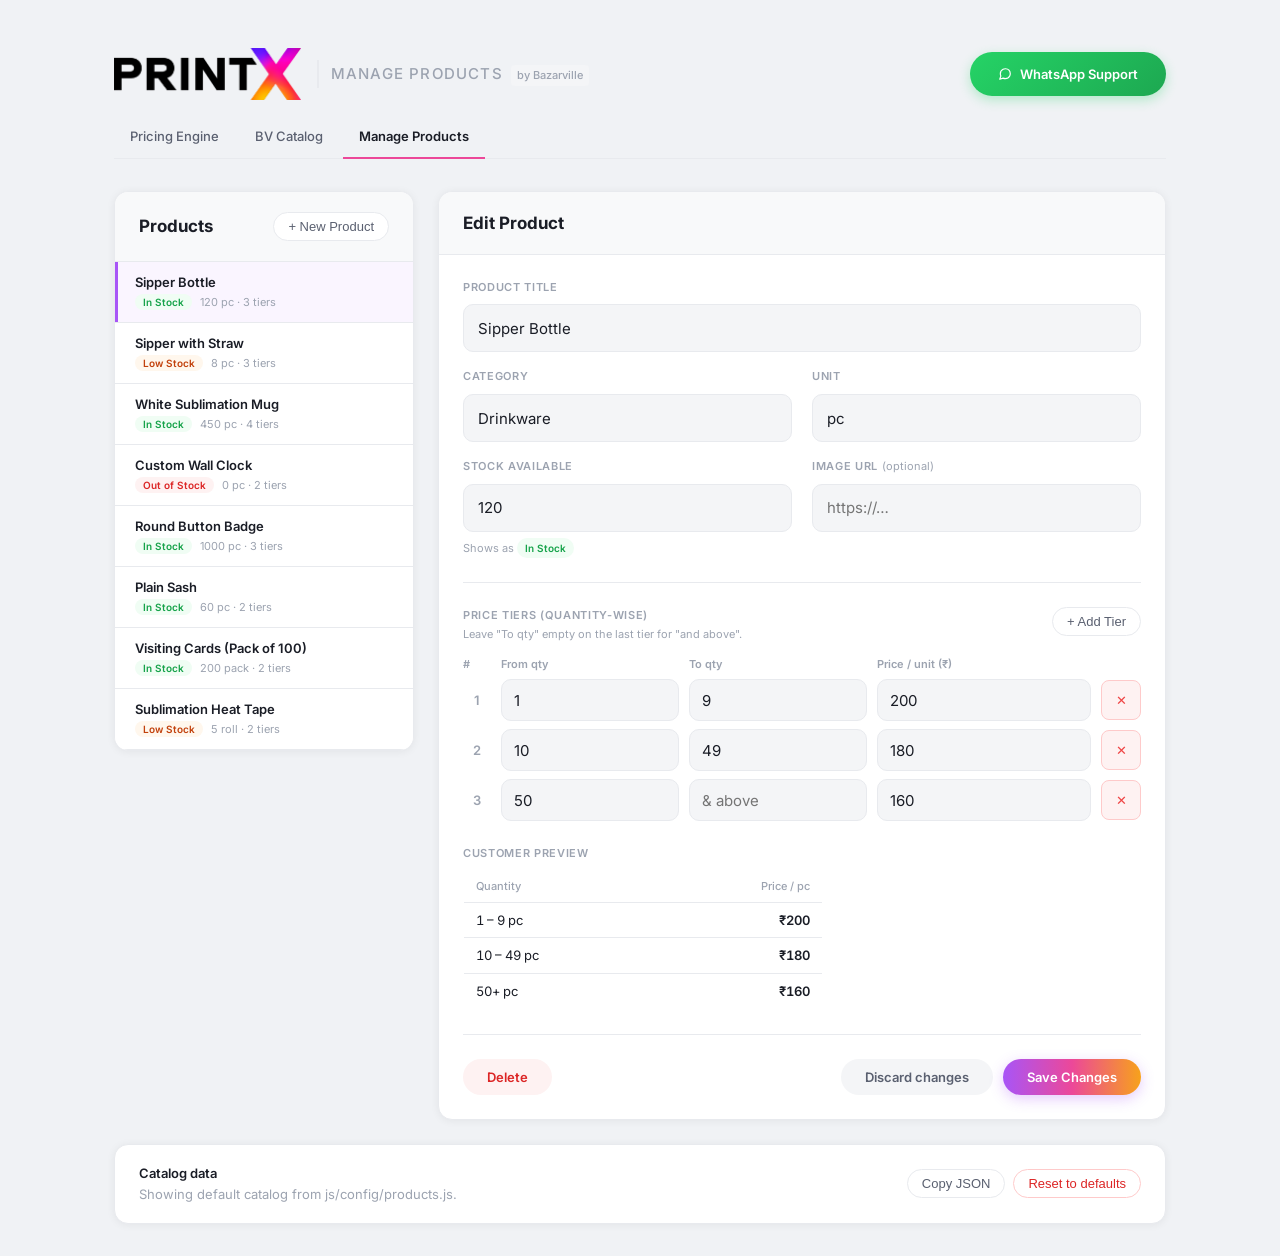
==== catalog-admin.html @ f5bc0070 "feat(bv-web): add BV Catalog + Manage Products pages Resolves BV Web tickets: - (IN STOCK) should be" ====
<!DOCTYPE html>
<html lang="en">

<head>
  <meta charset="UTF-8" />
  <meta name="viewport" content="width=device-width, initial-scale=1.0" />
  <meta name="description" content="Bazarville — manage catalog products, stock and quantity-wise price tiers." />
  <title>Bazarville - Manage Products</title>

  <!-- Favicon -->
  <link rel="icon" type="image/svg+xml" href="assets/images/favicon.svg" />

  <!-- CSS Design System -->
  <link rel="stylesheet" href="css/variables.css" />
  <link rel="stylesheet" href="css/base.css" />
  <link rel="stylesheet" href="css/layout.css" />
  <link rel="stylesheet" href="css/components.css" />
  <link rel="stylesheet" href="css/catalog.css" />

  <!-- Page Entry -->
  <script type="module" src="js/catalog/adminPage.js"></script>
</head>

<body>
  <div class="app-wrapper">
    <!-- Global Header -->
    <header class="app-header" id="app-header" data-page="manage"></header>

    <main id="admin-root"></main>
  </div>
</body>

</html>
---- css/variables.css ----
/* ========================================
   Design Tokens — PrintX Reference Match
   ======================================== */

:root {
  /* Colors */
  --bg-primary: #f0f2f5;
  --bg-secondary: #ffffff;
  --bg-card: #ffffff;
  --bg-card-hover: #fafbfc;
  --bg-input: #f4f5f7;

  --border-color: #e8eaee;
  --border-active: #d0d4dc;

  --text-primary: #1a1d26;
  --text-secondary: #5a6070;
  --text-muted: #9ca3b0;

  /* PrintX logo gradient: purple → pink → orange */
  --gradient-primary: linear-gradient(to right, #a855f7 0%, #ec4899 50%, #f7a21b 100%);
  --gradient-primary-hover: linear-gradient(to right, #9333ea 0%, #db2777 50%, #ea580c 100%);
  --gradient-btn-shadow: 0 4px 14px rgba(168, 85, 247, 0.3);

  --accent-orange: #f7a21b;
  --accent-pink: #ec4899;
  --accent-purple: #a855f7;

  --success: #16a34a;
  --success-light: #22c55e;
  --warning: #f97316;
  --warning-bg: #fff7ed;
  --danger: #dc2626;

  --whatsapp: #25d366;

  /* Typography */
  --font-family: 'Inter', -apple-system, BlinkMacSystemFont, 'Segoe UI', sans-serif;
  --font-mono: 'SF Mono', 'Consolas', monospace;

  --fs-xs: 0.6875rem;
  --fs-sm: 0.8125rem;
  --fs-base: 0.9375rem;
  --fs-lg: 1.0625rem;
  --fs-xl: 1.25rem;
  --fs-2xl: 1.625rem;
  --fs-3xl: 2rem;

  --fw-normal: 400;
  --fw-medium: 500;
  --fw-semibold: 600;
  --fw-bold: 700;

  /* Spacing */
  --space-xs: 0.25rem;
  --space-sm: 0.5rem;
  --space-md: 0.75rem;
  --space-lg: 1rem;
  --space-xl: 1.5rem;
  --space-2xl: 2rem;
  --space-3xl: 3rem;

  /* Radius */
  --radius-sm: 6px;
  --radius-md: 10px;
  --radius-lg: 14px;
  --radius-xl: 20px;
  --radius-pill: 999px;

  /* Shadows */
  --shadow-sm: 0 1px 3px rgba(0, 0, 0, 0.04);
  --shadow-card: 0 1px 8px rgba(0, 0, 0, 0.06);
  --shadow-lg: 0 8px 30px rgba(0, 0, 0, 0.08);

  /* Transitions */
  --transition-fast: 150ms ease;
  --transition-base: 200ms ease;
}
---- css/base.css ----
/* ========================================
   Base Styles — Reset, body, typography
   ======================================== */

@import url('https://fonts.googleapis.com/css2?family=Inter:wght@400;500;600;700&display=swap');

*, *::before, *::after {
  margin: 0;
  padding: 0;
  box-sizing: border-box;
}

html {
  font-size: 16px;
  -webkit-font-smoothing: antialiased;
  -moz-osx-font-smoothing: grayscale;
  overflow-x: hidden;
  width: 100%;
}

body {
  font-family: var(--font-family);
  font-size: var(--fs-base);
  font-weight: var(--fw-normal);
  color: var(--text-primary);
  background: var(--bg-primary);
  line-height: 1.6;
  min-height: 100vh;
  overflow-x: hidden;
  width: 100%;
  max-width: 100vw;
}

a {
  color: var(--accent-primary);
  text-decoration: none;
  transition: color var(--transition-fast);
}

a:hover {
  color: var(--accent-secondary);
}

h1, h2, h3, h4 {
  font-weight: var(--fw-semibold);
  line-height: 1.3;
  color: var(--text-primary);
}

::selection {
  background: var(--accent-purple);
  color: #fff;
}

input:focus, textarea:focus, button:focus-visible {
  outline: 2px solid var(--accent-primary);
  outline-offset: 1px;
}

.text-muted {
  color: var(--text-muted);
  font-size: var(--fs-sm);
}
---- css/layout.css ----
/* ========================================
   Layout — PrintX Reference Match
   ======================================== */

.app-wrapper {
  max-width: 1100px;
  margin: 0 auto;
  padding: var(--space-2xl) var(--space-xl);
}

.app-header {
  margin-bottom: var(--space-2xl);
  border-bottom: 1px solid var(--border-color);
}

.app-grid {
  display: grid;
  grid-template-columns: 1fr 1fr;
  gap: var(--space-xl);
  align-items: start;
}

.app-col {
  display: flex;
  flex-direction: column;
  gap: var(--space-xl);
}

/* Header — NO card border, open layout like reference */
.header-inner {
  display: flex;
  align-items: center;
  justify-content: space-between;
  padding: var(--space-lg) 0;
}

.header-brand {
  display: flex;
  align-items: center;
  gap: var(--space-lg);
}

.header-logo {
  height: 52px;
  width: auto;
  object-fit: contain;
}

.header-logo-placeholder {
  width: 52px;
  height: 52px;
  display: flex;
  align-items: center;
  justify-content: center;
  font-size: 2rem;
  background: var(--bg-input);
  border-radius: var(--radius-md);
  border: 1px dashed var(--border-color);
}

.header-text {
  display: flex;
  align-items: center;
  gap: var(--space-md);
}

.header-title {
  font-size: var(--fs-2xl);
  font-weight: 900;
  color: var(--text-primary);
  line-height: 1;
  letter-spacing: -0.02em;
}

.header-separator {
  width: 2px;
  height: 28px;
  background: var(--border-color);
}

.header-subtitle {
  font-size: var(--fs-base);
  color: var(--text-muted);
  font-weight: var(--fw-medium);
  letter-spacing: 0.08em;
}

.header-actions {
  display: flex;
  flex-direction: column;
  align-items: flex-end;
  gap: 4px;
}

.header-phone {
  font-size: var(--fs-xs);
  color: var(--text-muted);
  font-weight: var(--fw-medium);
}

/* Page navigation tabs */
.app-nav {
  display: flex;
  gap: var(--space-xs);
  margin-bottom: -1px;
  overflow-x: auto;
  scrollbar-width: none;
}

.app-nav::-webkit-scrollbar { display: none; }

.app-nav-link {
  padding: 10px 16px;
  font-size: var(--fs-sm);
  font-weight: var(--fw-medium);
  color: var(--text-secondary);
  border-bottom: 2px solid transparent;
  white-space: nowrap;
  transition: color var(--transition-fast), border-color var(--transition-fast);
}

.app-nav-link:hover {
  color: var(--text-primary);
}

.app-nav-link.active {
  color: var(--text-primary);
  font-weight: var(--fw-semibold);
  border-bottom-color: var(--accent-pink);
}

/* Responsive */
@media (max-width: 768px) {
  .app-wrapper { 
    padding: 12px 16px;
    width: 100%;
    max-width: 100%;
    margin: 0 auto;
    box-sizing: border-box;
  }
  .app-grid { 
    display: flex;
    flex-direction: column;
    gap: 16px;
  }
  .app-col {
    gap: 16px;
    width: 100%;
  }
  .header-inner {
    flex-direction: column;
    align-items: center;
    gap: 8px; /* Reduced from 12px */
    text-align: center;
    width: 100%;
  }
  .header-brand { 
    flex-direction: column;
    align-items: center;
    justify-content: center;
    width: 100%;
  }
  .header-text { 
    flex-direction: column; 
    gap: var(--space-xs); 
  }
  .header-separator { display: none; }
  .app-nav {
    justify-content: center;
    margin-top: 8px;
  }
  .app-nav-link {
    padding: 10px 12px;
  }
  .header-actions { 
    width: 100%; 
    display: flex;
    margin-top: 12px;
  }
  .header-actions > div {
    display: flex;
    align-items: center;
    justify-content: space-between;
    gap: 12px;
    width: 100%;
  }
  .header-actions .btn {
    height: 44px;
    min-height: 44px;
    font-size: 14px;
    border-radius: 10px;
    width: auto;
  }
  .header-actions .btn-admin-toggle {
    width: 44px;
    padding: 0;
    display: flex;
    align-items: center;
    justify-content: center;
    flex-shrink: 0;
  }
  .header-actions .btn-whatsapp {
    flex: 1;
    max-width: none;
    justify-content: center;
    display: flex;
    align-items: center;
    gap: 8px;
  }
}
---- css/components.css ----
/* ========================================
   Components — PrintX Reference Match
   ======================================== */

/* Cards */
.card {
  background: var(--bg-card);
  border: 1px solid var(--border-color);
  border-radius: var(--radius-lg);
  padding: 0;
  box-shadow: var(--shadow-card);
  overflow: hidden;
}

.card-header {
  padding: 20px 24px;
  background: #f8f9fa;
  border-bottom: 1px solid var(--border-color);
  display: flex;
  align-items: center;
}

.card-body {
  padding: 24px;
}

.card-title {
  font-size: var(--fs-lg);
  font-weight: var(--fw-bold);
  color: var(--text-primary);
  display: flex;
  align-items: center;
  gap: var(--space-sm);
  margin: 0; /* Handled by header padding */
}

/* Field labels — uppercase, small, muted */
.field-group {
  margin-bottom: var(--space-xl);
}

.field-label {
  display: block;
  font-size: var(--fs-xs);
  font-weight: var(--fw-semibold);
  color: var(--text-muted);
  text-transform: uppercase;
  letter-spacing: 0.06em;
  margin-bottom: 8px;
}

/* Inputs — simple grey */
.input-field {
  width: 100%;
  height: 48px;
  padding: 12px 14px;
  background: var(--bg-input);
  border: 1px solid var(--border-color);
  border-radius: var(--radius-md);
  color: var(--text-primary);
  font-family: var(--font-family);
  font-size: var(--fs-base);
  transition: border-color var(--transition-fast);
}

.input-field:focus {
  border-color: var(--accent-pink);
  background: #fff;
  outline: none;
  box-shadow: 0 0 0 3px rgba(236, 72, 153, 0.08);
}

.input-field:disabled {
  opacity: 0.6;
  cursor: not-allowed;
  background: var(--bg-primary);
}

.input-fixed {
  color: var(--text-secondary);
  font-weight: var(--fw-medium);
}

/* Custom Select Dropdown Arrow */
select.input-field {
  -webkit-appearance: none;
  -moz-appearance: none;
  appearance: none;
  background-image: url("data:image/svg+xml;charset=UTF-8,%3csvg xmlns='http://www.w3.org/2000/svg' viewBox='0 0 24 24' fill='none' stroke='%236b7280' stroke-width='2' stroke-linecap='round' stroke-linejoin='round'%3e%3cpolyline points='6 9 12 15 18 9'%3e%3c/polyline%3e%3c/svg%3e");
  background-repeat: no-repeat;
  background-position: right 14px center;
  background-size: 16px;
  padding-right: 40px; /* Space for the custom arrow */
}

/* Custom Number Spinner UI */
.number-input-group {
  display: flex;
  align-items: stretch;
  height: 48px;
  background: var(--bg-input);
  border: 1px solid var(--border-color);
  border-radius: var(--radius-md);
  overflow: hidden;
  transition: border-color var(--transition-fast);
}

.number-input-group:focus-within {
  border-color: var(--accent-pink);
  box-shadow: 0 0 0 3px rgba(236, 72, 153, 0.08);
}

.number-input-group .input-field {
  border: none;
  border-radius: 0;
  text-align: center;
  padding: 0 var(--space-xs);
  height: 100%;
}

.number-input-group .input-field:focus {
  box-shadow: none;
}

.btn-spin {
  display: flex;
  align-items: center;
  justify-content: center;
  width: 44px;
  background: var(--bg-input);
  border: none;
  color: var(--text-secondary);
  font-size: 18px;
  font-weight: 500;
  cursor: pointer;
  user-select: none;
  transition: background var(--transition-fast);
}

.btn-spin:hover {
  background: #e5e7eb;
  color: var(--text-primary);
}

.btn-spin:active {
  background: #d1d5db;
}

/* Hide native number spin arrows */
input[type="number"]::-webkit-inner-spin-button,
input[type="number"]::-webkit-outer-spin-button {
  -webkit-appearance: none;
  margin: 0;
}
input[type="number"] {
  -moz-appearance: textfield; /* Firefox */
}


/* Selected Format Badge */
.format-badge {
  background: #fdf2f8;
  border: 1px solid #fce7f3;
  border-radius: var(--radius-md);
  padding: 0 var(--space-lg);
  display: flex;
  flex-direction: column;
  justify-content: center;
  height: 48px;
  box-sizing: border-box;
}

.format-badge-name {
  color: #9d174d;
  font-weight: var(--fw-bold);
  font-size: 14px;
  line-height: 1.2;
}

.format-badge-dims {
  color: #be185d;
  font-size: 11px;
  margin-top: 2px;
  line-height: 1.1;
}

.input-row {
  display: grid;
  grid-template-columns: 1fr 1fr;
  gap: var(--space-lg);
}

.input-col {
  display: flex;
  flex-direction: column;
}

/* ========================================
   Buttons — Gradient pills (PrintX style)
   ======================================== */

.btn {
  display: inline-flex;
  align-items: center;
  justify-content: center;
  gap: var(--space-sm);
  padding: 10px 24px;
  font-family: var(--font-family);
  font-size: var(--fs-sm);
  font-weight: var(--fw-semibold);
  border: none;
  border-radius: var(--radius-pill);
  background: var(--bg-input);
  color: var(--text-secondary);
  cursor: pointer;
  transition: all var(--transition-fast);
  user-select: none;
}

.btn:hover {
  background: #e5e7eb;
  color: var(--text-primary);
}

.btn-group {
  display: flex;
  gap: var(--space-sm);
  flex-wrap: wrap;
}

/* Toggle buttons — inactive: grey pill, active: gradient */
.btn-select {
  padding: 11px 21px; /* adjusted to compensate for removed border */
  border-radius: var(--radius-sm);
  background: var(--bg-input);
  border: none;
  color: var(--text-secondary);
  font-weight: var(--fw-medium);
  flex: 1; /* Stretch to fill space evenly */
}

.btn-select.active {
  background: var(--gradient-primary);
  color: #fff;
  font-weight: var(--fw-semibold);
  box-shadow: 0 2px 8px rgba(168, 85, 247, 0.2);
}

.btn-select.active:hover {
  background: var(--gradient-primary-hover);
  color: #fff;
}

.btn-select:not(.active):hover {
  background: #e5e7eb;
}

/* Specific button for adding conversions to prevent mobile overrides */
.btn-add-conversion {
  padding: 6px 14px;
  font-size: 13px;
  font-weight: 500;
  border-radius: var(--radius-pill);
  background: #fff;
  border: 1px solid var(--border-color);
  color: var(--text-secondary);
  cursor: pointer;
  transition: all var(--transition-fast);
  white-space: nowrap;
}

.btn-add-conversion:hover {
  background: #f3f4f6;
  color: var(--text-primary);
  border-color: var(--border-active);
}

/* Primary (gradient) */
.btn-primary {
  background: var(--gradient-primary);
  color: #fff;
  font-weight: var(--fw-semibold);
  box-shadow: var(--gradient-btn-shadow);
  border: none;
}

.btn-primary:hover {
  background: var(--gradient-primary-hover);
  color: #fff;
}

.btn-success {
  background: var(--success) !important;
  color: #fff !important;
  box-shadow: 0 4px 12px rgba(22, 163, 74, 0.3) !important;
}

/* WhatsApp — green brand color */
.btn-whatsapp {
  background: linear-gradient(135deg, #25D366, #1da851);
  border: none;
  color: #fff;
  font-weight: var(--fw-semibold);
  padding: 12px 28px;
  border-radius: var(--radius-pill);
  font-size: var(--fs-sm);
  box-shadow: 0 4px 12px rgba(37, 211, 102, 0.3);
}

.btn-whatsapp:hover {
  background: linear-gradient(135deg, #1da851, #128c7e);
  color: #fff;
}

/* Chips */
.chip-group {
  display: flex;
  gap: var(--space-sm);
}

.chip {
  padding: 5px 14px;
  font-family: var(--font-family);
  font-size: var(--fs-xs);
  font-weight: var(--fw-medium);
  border: 1px solid var(--border-color);
  border-radius: var(--radius-pill);
  background: #fff;
  color: var(--text-muted);
  cursor: pointer;
  transition: all var(--transition-fast);
}

.chip:hover {
  border-color: var(--border-active);
}

.chip.active {
  background: var(--gradient-primary);
  border-color: transparent;
  color: #fff;
}

/* ========================================
   Partner cards
   ======================================== */

.partner-card {
  padding: 12px 16px;
  background: var(--bg-input);
  border: 1px solid var(--border-color);
  border-radius: var(--radius-md);
  margin-bottom: var(--space-sm);
  cursor: pointer;
  transition: all var(--transition-fast);
  display: flex;
  align-items: center;
  justify-content: space-between;
}

.partner-card:hover {
  border-color: var(--border-active);
  background: #fff;
}

.partner-card.selected {
  border-color: var(--accent-orange);
  background: var(--warning-bg);
}

.partner-info {
  display: flex;
  flex-direction: column;
  gap: 4px;
}

.partner-title-row {
  display: flex;
  align-items: center;
  gap: 8px;
}

.partner-name {
  font-weight: var(--fw-semibold);
  font-size: 14px;
  color: var(--text-primary);
}

.partner-track {
  font-size: 11px;
  color: var(--accent-pink);
  text-decoration: none;
  font-weight: var(--fw-medium);
}
.partner-track:hover {
  text-decoration: underline;
}

.partner-meta-row {
  display: flex;
  align-items: center;
  gap: 12px;
  font-size: 12px;
  color: var(--text-muted);
}

.partner-cost {
  font-size: 18px;
  font-weight: var(--fw-bold);
  color: var(--accent-orange);
}

.kpi-grid {
  display: grid;
  grid-template-columns: repeat(3, 1fr);
  gap: var(--space-md);
}

.kpi-block {
  padding: 12px 14px;
  background: #f8f9fa;
  border: 1px solid var(--border-color);
  border-radius: 12px;
  text-align: left;
  display: flex;
  flex-direction: column;
  justify-content: center; /* Center content vertically */
  min-height: 116px;
}

.kpi-label {
  font-size: 14px;
  font-weight: var(--fw-medium);
  color: var(--text-secondary);
  text-transform: none;
  letter-spacing: normal;
  margin-bottom: 12px;
}

.kpi-value {
  font-size: 22px;
  font-weight: var(--fw-bold);
  color: var(--text-primary);
  margin-bottom: 8px;
  line-height: 1.1;
  white-space: nowrap;
}

.kpi-sub {
  font-size: 13px;
  color: var(--text-muted);
  font-weight: var(--fw-medium);
  line-height: 1.4;
  white-space: nowrap;
}

/* Delivery KPI — orange accent */
.kpi-block.kpi-delivery {
  background: var(--warning-bg);
  border-color: #ffedd5;
}

.kpi-block.kpi-delivery .kpi-label,
.kpi-block.kpi-delivery .kpi-value,
.kpi-block.kpi-delivery .kpi-sub {
  color: #ea580c;
}

/* Breakdown Badges */
.breakdown-badge {
  padding: 8px 12px;
  border-radius: 6px;
  font-family: var(--font-mono);
  font-size: 13px;
  display: inline-block;
  width: fit-content;
}

.breakdown-print-badge {
  background: var(--bg-input);
  color: var(--text-secondary);
}

.breakdown-delivery-badge {
  background: var(--warning-bg);
  color: #ea580c;
}

/* ========================================
   Final Total
   ======================================== */

.final-total-label {
  font-size: 13px;
  font-weight: var(--fw-medium);
  color: var(--text-secondary);
  margin-bottom: 4px;
}

.final-total-value {
  font-size: 36px;
  font-weight: 700;
  color: var(--success);
  line-height: 1;
}

/* ========================================
   Validation error
   ======================================== */

.validation-error {
  padding: 10px 14px;
  background: #fef2f2;
  border: 1px solid #fecaca;
  border-radius: var(--radius-md);
  color: var(--danger);
  font-size: var(--fs-sm);
  font-weight: var(--fw-medium);
  margin-top: var(--space-md);
  animation: shake 0.3s ease;
}

@keyframes shake {
  0%, 100% { transform: translateX(0); }
  25% { transform: translateX(-4px); }
  75% { transform: translateX(4px); }
}

.badge-recommended {
  background: #fef08a; /* Yellow-200 */
  color: #854d0e; /* Yellow-800 */
  font-size: 10px;
  font-weight: 600;
  padding: 2px 6px;
  border-radius: 12px;
  display: inline-flex;
  align-items: center;
  line-height: 1.2;
}

/* ========================================
   Responsive Components (Mobile)
   ======================================== */

@media (max-width: 768px) {
  .card {
    width: 100%;
    border-radius: 12px;
    margin-bottom: 16px;
  }
  .card-header {
    padding: 16px;
  }
  .card-body {
    padding: 16px;
  }
  .btn, .btn-select {
    width: 100%;
    min-height: 44px;
    height: 48px;
    font-size: 14px; /* Reduced from 15px for better hierarchy */
    justify-content: center;
  }
  /* Secondary Button Hierarchy Fix */
  .btn:not(.btn-primary):not(.btn-success):not(.btn-whatsapp):not(.btn-select) {
    background: transparent;
    border: 1px solid var(--border-color);
    font-weight: 500; /* Lighter visual weight */
    color: var(--text-primary);
  }
  .btn-select:not(.active) {
    background: #f8f9fa; /* Lighter background */
    border: 1px solid var(--border-color);
    font-weight: 500;
  }
  .btn-group {
    flex-direction: column;
    gap: 10px;
    width: 100%;
  }
  .input-field {
    width: 100%;
    height: 44px;
    font-size: 16px;
    padding: 10px 12px;
  }
  .input-col {
    margin-bottom: 8px;
  }
  .input-row {
    grid-template-columns: 1fr;
    gap: var(--space-md);
  }
  .number-input-group {
    height: 44px;
  }
  .format-badge {
    height: 44px;
    padding: 0 var(--space-md);
  }
  .format-badge-name {
    font-size: 13px;
  }
  .format-badge-dims {
    font-size: 10px;
    margin-top: 1px;
  }
  .kpi-grid {
    display: flex;
    flex-direction: column;
    gap: 10px;
  }
  .kpi-block {
    min-height: auto;
    padding: 12px;
    width: 100%;
    overflow: hidden;
  }
  /* Typography tweaks */
  .card-title {
    font-size: 15px; /* balanced section title */
  }
  .field-label, .kpi-label, .final-total-label {
    font-size: 12px; /* balanced labels */
  }
  .kpi-value {
    font-size: 22px;
    word-break: break-word;
  }
  .final-total-value {
    font-size: 28px;
  }
  /* Adjust breakdown layout */
  .breakdown-section > div:first-child {
    flex-direction: column;
  }
  .breakdown-badge {
    white-space: normal;
    word-break: break-word;
  }
  .admin-upload-btn {
    width: 100%;
    min-height: 44px;
    display: flex;
    justify-content: center;
  }
}

/* Manual Size List Row Component */
.manual-size-item {
  display: flex;
  gap: 8px;
  align-items: center;
  background: #f9fafb;
  padding: 8px 12px;
  border: 1px solid var(--border-color);
  border-radius: 8px;
}

.manual-size-item .size-inputs-group {
  display: flex;
  align-items: center;
  gap: 8px;
}

.manual-size-item .multiplier {
  color: var(--text-muted);
}

.manual-size-item .unit {
  color: var(--text-muted);
  font-size: 12px;
  margin-left: 4px;
}

.manual-size-item .spacer {
  flex: 1;
}

.manual-size-item .remove-btn {
  width: 36px;
  height: 36px;
  min-height: 36px;
  padding: 0;
  display: flex;
  align-items: center;
  justify-content: center;
  color: #ef4444;
  border: 1px solid #fecaca;
  background: #fef2f2;
  border-radius: 8px;
  flex-shrink: 0;
}

.manual-size-item .remove-btn:hover {
  background: #fee2e2;
  border-color: #fca5a5;
}

@media (max-width: 480px) {
  .manual-size-item {
    display: grid !important;
    grid-template-columns: 1fr auto !important;
    row-gap: 12px;
    column-gap: 8px;
    padding: 12px !important;
  }
  
  .manual-size-item .spacer {
    display: none !important;
  }
  
  .manual-size-item .size-inputs-group {
    grid-column: 1 / -1;
    width: 100%;
  }
  
  .manual-size-item .quantity-group {
    grid-column: 1;
    justify-self: start;
  }
  
  .manual-size-item .delete-group {
    grid-column: 2;
    justify-self: end;
  }
}

/* Cart Items */
.cart-item {
  display: flex;
  justify-content: space-between;
  align-items: center;
  padding: 12px;
  border: 1px solid var(--border-color);
  border-radius: var(--radius-md);
  background: var(--bg-card);
  box-shadow: 0 1px 3px rgba(0, 0, 0, 0.02);
  transition: all var(--transition-fast);
}

.cart-item:hover {
  border-color: var(--border-active);
  background: var(--bg-card-hover);
}

.cart-item-details {
  flex: 1;
  min-width: 0;
}

.cart-item-title {
  font-weight: var(--fw-semibold);
  font-size: 14px;
  color: var(--text-primary);
  margin-bottom: 4px;
}

.cart-item-sub {
  font-size: 12px;
  color: var(--text-muted);
  display: flex;
  flex-wrap: wrap;
  gap: 8px;
  align-items: center;
}
---- css/catalog.css ----
/* ========================================
   BV Catalog + Manage Products
   ======================================== */

/* ---------- Toolbar / search ---------- */

.catalog-toolbar {
  margin-bottom: var(--space-xl);
}

.catalog-toolbar .card-body {
  display: flex;
  flex-direction: column;
  gap: var(--space-lg);
  padding: 20px 24px;
}

.catalog-search {
  position: relative;
  display: flex;
  align-items: center;
  height: 52px;
  padding: 0 16px;
  gap: 10px;
  background: var(--bg-input);
  border: 1px solid var(--border-color);
  border-radius: var(--radius-pill);
  color: var(--text-muted);
  transition: border-color var(--transition-fast), box-shadow var(--transition-fast), background var(--transition-fast);
}

.catalog-search:focus-within {
  background: #fff;
  border-color: var(--accent-purple);
  box-shadow: 0 0 0 3px rgba(168, 85, 247, 0.12);
}

.catalog-search input {
  flex: 1;
  min-width: 0;
  height: 100%;
  border: none;
  background: transparent;
  font-family: var(--font-family);
  font-size: var(--fs-base);
  color: var(--text-primary);
}

.catalog-search input:focus {
  outline: none;
}

.catalog-search input::-webkit-search-cancel-button {
  display: none;
}

.catalog-search-clear {
  width: 28px;
  height: 28px;
  border: none;
  border-radius: 50%;
  background: #e5e7eb;
  color: var(--text-secondary);
  font-size: 12px;
  cursor: pointer;
  flex-shrink: 0;
}

.catalog-search-clear:hover {
  background: #d1d5db;
  color: var(--text-primary);
}

.catalog-filters {
  display: flex;
  align-items: center;
  justify-content: space-between;
  gap: var(--space-lg);
  flex-wrap: wrap;
}

.catalog-chips {
  display: flex;
  flex-wrap: wrap;
  gap: var(--space-sm);
}

.catalog-chips .chip {
  font-size: var(--fs-sm);
  padding: 6px 14px;
}

.catalog-toggle {
  display: inline-flex;
  align-items: center;
  gap: 8px;
  font-size: var(--fs-sm);
  color: var(--text-secondary);
  cursor: pointer;
  user-select: none;
}

.catalog-toggle input {
  width: 16px;
  height: 16px;
  accent-color: var(--accent-purple);
}

.catalog-count {
  font-size: var(--fs-xs);
  color: var(--text-muted);
}

/* ---------- Grid ---------- */

.catalog-grid {
  display: grid;
  grid-template-columns: repeat(auto-fill, minmax(260px, 1fr));
  gap: var(--space-xl);
  align-items: start;
}

.catalog-empty {
  grid-column: 1 / -1;
  text-align: center;
}

.catalog-empty-title {
  font-weight: var(--fw-semibold);
  margin-bottom: 4px;
}

/* ---------- Product card ---------- */

.product-card {
  display: flex;
  flex-direction: column;
  transition: box-shadow var(--transition-base), transform var(--transition-base);
}

.product-card:hover {
  box-shadow: var(--shadow-lg);
}

.product-card.is-out .product-image {
  filter: grayscale(1);
  opacity: 0.6;
}

.product-image {
  aspect-ratio: 4 / 3;
  background: #f8f9fa;
  border-bottom: 1px solid var(--border-color);
  display: flex;
  align-items: center;
  justify-content: center;
  overflow: hidden;
}

.product-image img {
  width: 100%;
  height: 100%;
  object-fit: cover;
}

.product-image-placeholder {
  width: 100%;
  height: 100%;
  display: flex;
  align-items: center;
  justify-content: center;
  font-size: 2.25rem;
  font-weight: var(--fw-bold);
  letter-spacing: 0.04em;
  color: #fff;
  background: var(--gradient-primary);
  opacity: 0.85;
}

.product-body {
  display: flex;
  flex-direction: column;
  gap: var(--space-md);
  padding: 18px 20px 20px;
}

.product-category {
  font-size: var(--fs-xs);
  font-weight: var(--fw-semibold);
  color: var(--text-muted);
  text-transform: uppercase;
  letter-spacing: 0.06em;
}

.product-title {
  font-size: var(--fs-lg);
  font-weight: var(--fw-bold);
  line-height: 1.3;
  margin-top: -6px;
}

/* ---------- Stock status ---------- */

.stock-status {
  display: flex;
  align-items: center;
  flex-wrap: wrap;
  gap: 6px;
  font-size: var(--fs-sm);
  padding: 6px 10px;
  border-radius: var(--radius-sm);
  width: fit-content;
}

.stock-dot {
  width: 8px;
  height: 8px;
  border-radius: 50%;
  background: currentColor;
  flex-shrink: 0;
}

.stock-label {
  font-weight: var(--fw-semibold);
}

.stock-detail {
  color: var(--text-secondary);
}

.stock-in  { background: #f0fdf4; color: var(--success); }
.stock-low { background: var(--warning-bg); color: #c2410c; }
.stock-out { background: #fef2f2; color: var(--danger); }

.stock-pill {
  display: inline-block;
  font-size: 10px;
  font-weight: var(--fw-semibold);
  padding: 2px 8px;
  border-radius: var(--radius-pill);
  white-space: nowrap;
}

/* ---------- Quantity-wise price ---------- */

.tier-block {
  border: 1px solid var(--border-color);
  border-radius: var(--radius-md);
  overflow: hidden;
}

.tier-heading {
  display: flex;
  align-items: baseline;
  justify-content: space-between;
  gap: 8px;
  padding: 8px 12px;
  background: #f8f9fa;
  border-bottom: 1px solid var(--border-color);
  font-size: var(--fs-xs);
  font-weight: var(--fw-semibold);
  color: var(--text-secondary);
  text-transform: uppercase;
  letter-spacing: 0.05em;
}

.tier-from {
  text-transform: none;
  letter-spacing: normal;
  color: var(--accent-purple);
  font-weight: var(--fw-semibold);
}

.tier-table {
  width: 100%;
  border-collapse: collapse;
  font-size: var(--fs-sm);
  font-variant-numeric: tabular-nums;
}

.tier-table th {
  text-align: left;
  font-size: var(--fs-xs);
  font-weight: var(--fw-medium);
  color: var(--text-muted);
  padding: 6px 12px;
}

.tier-table th:last-child,
.tier-table td:last-child {
  text-align: right;
}

.tier-table td {
  padding: 7px 12px;
  border-top: 1px solid var(--border-color);
  color: var(--text-primary);
}

.tier-table td:last-child {
  font-weight: var(--fw-semibold);
}

.tier-table tr.active td {
  background: #faf5ff;
  color: #7e22ce;
}

.tier-table tr.active td:first-child {
  box-shadow: inset 3px 0 0 var(--accent-purple);
}

.tier-block > .text-muted {
  padding: 10px 12px;
}

/* ---------- Qty + estimate ---------- */

.product-qty .field-label {
  margin-bottom: 6px;
}

.product-qty .number-input-group {
  height: 42px;
}

.product-estimate {
  display: flex;
  flex-direction: column;
  gap: 2px;
  margin-top: 8px;
  min-height: 20px;
  font-size: var(--fs-sm);
  color: var(--text-secondary);
  font-variant-numeric: tabular-nums;
}

.product-estimate strong {
  color: var(--text-primary);
}

.estimate-warning {
  color: #c2410c;
  font-size: var(--fs-xs);
  font-weight: var(--fw-medium);
}

.product-enquire {
  width: 100%;
  justify-content: center;
  margin-top: 4px;
}

.product-enquire.is-disabled {
  background: var(--bg-input);
  color: var(--text-muted);
  box-shadow: none;
  cursor: not-allowed;
  pointer-events: none;
}

/* ========================================
   Manage Products
   ======================================== */

.admin-grid {
  display: grid;
  grid-template-columns: 300px 1fr;
  gap: var(--space-xl);
  align-items: start;
}

.admin-list-header,
.admin-editor-header {
  justify-content: space-between;
  gap: 12px;
}

.admin-list {
  display: flex;
  flex-direction: column;
  max-height: 640px;
  overflow-y: auto;
}

.admin-list-empty {
  padding: 20px 24px;
}

.admin-list-item {
  display: flex;
  flex-direction: column;
  align-items: flex-start;
  gap: 4px;
  width: 100%;
  padding: 12px 20px;
  border: none;
  border-bottom: 1px solid var(--border-color);
  background: #fff;
  font-family: var(--font-family);
  text-align: left;
  cursor: pointer;
  transition: background var(--transition-fast);
}

.admin-list-item:hover {
  background: var(--bg-card-hover);
}

.admin-list-item.active {
  background: #faf5ff;
  box-shadow: inset 3px 0 0 var(--accent-purple);
}

.admin-list-name {
  font-size: var(--fs-sm);
  font-weight: var(--fw-semibold);
  color: var(--text-primary);
}

.admin-list-meta {
  display: flex;
  align-items: center;
  gap: 8px;
  font-size: var(--fs-xs);
  color: var(--text-muted);
}

.admin-dirty {
  font-size: var(--fs-xs);
  font-weight: var(--fw-semibold);
  color: #c2410c;
  background: var(--warning-bg);
  padding: 3px 10px;
  border-radius: var(--radius-pill);
}

.admin-form {
  display: grid;
  grid-template-columns: 1fr 1fr;
  gap: 16px 20px;
}

.admin-field-wide {
  grid-column: 1 / -1;
}

.admin-optional {
  text-transform: none;
  letter-spacing: normal;
  font-weight: var(--fw-normal);
}

.admin-hint {
  font-size: var(--fs-xs);
  color: var(--text-muted);
  margin-top: 6px;
}

.admin-tiers {
  margin-top: var(--space-xl);
  padding-top: var(--space-xl);
  border-top: 1px solid var(--border-color);
}

.admin-tiers-header {
  display: flex;
  align-items: flex-start;
  justify-content: space-between;
  gap: 12px;
  margin-bottom: 12px;
}

.admin-tiers-header .admin-hint {
  margin-top: 0;
}

.tier-row {
  display: grid;
  grid-template-columns: 28px 1fr 1fr 1.2fr 40px;
  gap: 10px;
  align-items: center;
  margin-bottom: 8px;
}

.tier-row .input-field {
  height: 42px;
  padding: 8px 12px;
}

.tier-row-head {
  font-size: var(--fs-xs);
  font-weight: var(--fw-semibold);
  color: var(--text-muted);
  margin-bottom: 6px;
}

.tier-index {
  font-size: var(--fs-sm);
  font-weight: var(--fw-semibold);
  color: var(--text-muted);
  text-align: center;
}

.tier-remove {
  width: 40px;
  height: 40px;
  border: 1px solid #fecaca;
  background: #fef2f2;
  color: #ef4444;
  border-radius: 8px;
  cursor: pointer;
  font-size: 13px;
}

.tier-remove:disabled {
  opacity: 0.35;
  cursor: not-allowed;
}

.admin-preview {
  margin-top: var(--space-xl);
}

.admin-preview .tier-table {
  border: 1px solid var(--border-color);
  border-radius: var(--radius-md);
  overflow: hidden;
  max-width: 360px;
}

.admin-actions {
  display: flex;
  align-items: center;
  justify-content: space-between;
  gap: 12px;
  margin-top: var(--space-xl);
  padding-top: var(--space-xl);
  border-top: 1px solid var(--border-color);
}

.admin-actions-right {
  display: flex;
  gap: 10px;
  margin-left: auto;
}

.admin-delete {
  background: #fef2f2;
  color: var(--danger);
}

.admin-delete:hover {
  background: #fee2e2;
  color: var(--danger);
}

.admin-data-card {
  margin-top: var(--space-xl);
}

.admin-data-body {
  display: flex;
  align-items: center;
  justify-content: space-between;
  gap: 16px;
  flex-wrap: wrap;
  padding: 18px 24px;
}

.admin-data-title {
  font-weight: var(--fw-semibold);
  font-size: var(--fs-sm);
}

.admin-data-actions {
  display: flex;
  gap: 8px;
  flex-wrap: wrap;
}

.admin-danger-outline {
  color: var(--danger);
  border-color: #fecaca;
}

.admin-toast {
  position: fixed;
  left: 50%;
  bottom: 24px;
  transform: translate(-50%, 20px);
  padding: 10px 18px;
  border-radius: var(--radius-pill);
  background: var(--text-primary);
  color: #fff;
  font-size: var(--fs-sm);
  font-weight: var(--fw-medium);
  box-shadow: var(--shadow-lg);
  opacity: 0;
  pointer-events: none;
  transition: opacity var(--transition-base), transform var(--transition-base);
  z-index: 100;
}

.admin-toast.show {
  opacity: 1;
  transform: translate(-50%, 0);
}

.admin-toast.error {
  background: var(--danger);
}

/* ---------- Responsive ---------- */

@media (max-width: 900px) {
  .admin-grid {
    grid-template-columns: 1fr;
  }
  .admin-list {
    max-height: 260px;
  }
}

@media (max-width: 768px) {
  .catalog-toolbar .card-body {
    padding: 16px;
  }
  .catalog-filters {
    flex-direction: column;
    align-items: flex-start;
  }
  .catalog-chips {
    flex-wrap: nowrap;
    overflow-x: auto;
    width: 100%;
    padding-bottom: 2px;
    scrollbar-width: none;
  }
  .catalog-chips::-webkit-scrollbar { display: none; }
  .catalog-chips .chip {
    flex-shrink: 0;
  }
  .catalog-grid {
    grid-template-columns: 1fr;
    gap: 16px;
  }
  .product-body {
    padding: 16px;
  }
  .admin-form {
    grid-template-columns: 1fr;
  }
  .tier-row {
    grid-template-columns: 22px 1fr 1fr 1fr 36px;
    gap: 6px;
  }
  .tier-row .input-field {
    height: 40px;
    padding: 6px 8px;
    font-size: 15px;
  }
  .tier-remove {
    width: 36px;
    height: 36px;
  }
  .admin-actions {
    flex-direction: column-reverse;
    align-items: stretch;
  }
  .admin-actions-right {
    flex-direction: column-reverse;
    margin-left: 0;
  }
  .admin-actions .btn {
    width: 100%;
  }
}
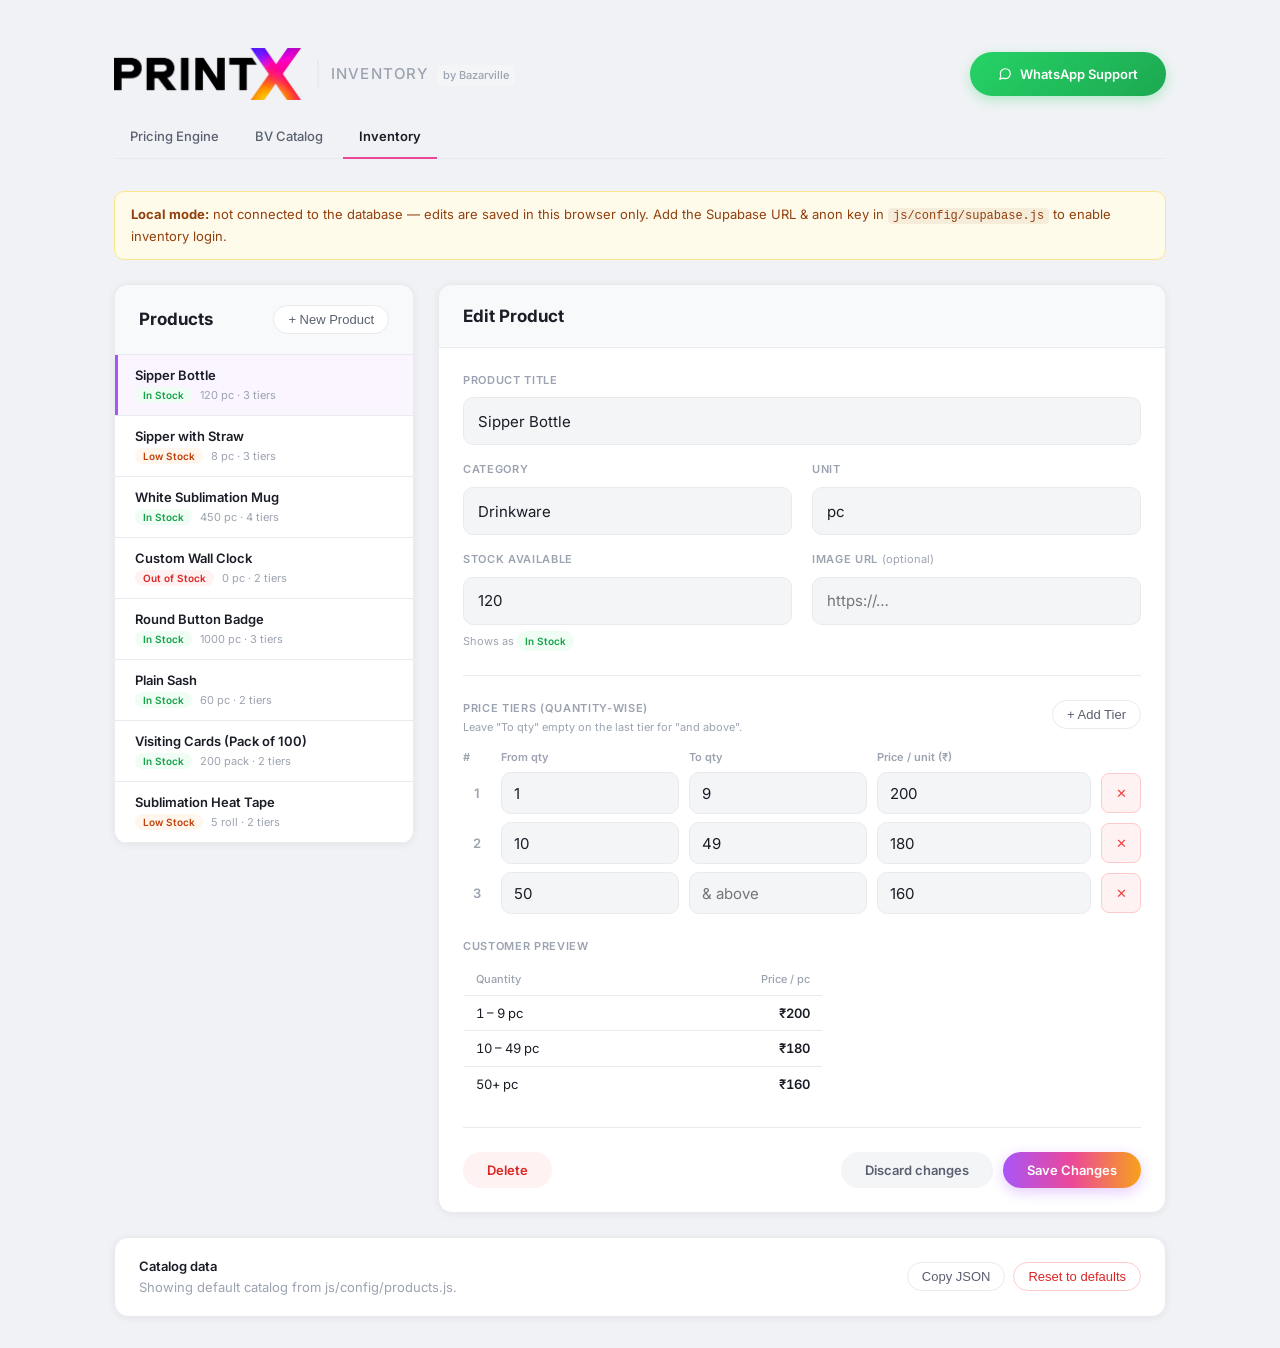
==== commit 25159c30: "feat(inventory): inventory manager login with Supabase - supabase/bv_inventory.sql: bv_staff, bv_pro" ====
--- a/catalog-admin.html
+++ b/catalog-admin.html
@@ -4,8 +4,8 @@
 <head>
   <meta charset="UTF-8" />
   <meta name="viewport" content="width=device-width, initial-scale=1.0" />
-  <meta name="description" content="Bazarville — manage catalog products, stock and quantity-wise price tiers." />
-  <title>Bazarville - Manage Products</title>
+  <meta name="description" content="Bazarville inventory — manage products, stock and quantity-wise price tiers." />
+  <title>Bazarville - Inventory</title>
 
   <!-- Favicon -->
   <link rel="icon" type="image/svg+xml" href="assets/images/favicon.svg" />
--- a/css/catalog.css
+++ b/css/catalog.css
@@ -611,6 +611,230 @@
   background: var(--danger);
 }
 
+/* ========================================
+   Inventory — login, user bar, stock panel
+   ======================================== */
+
+.auth-card {
+  max-width: 420px;
+  margin: 24px auto;
+}
+
+.auth-form .field-group {
+  margin-bottom: var(--space-lg);
+}
+
+.auth-submit {
+  width: 100%;
+  height: 48px;
+  margin-top: 8px;
+}
+
+.auth-note {
+  margin-top: 14px;
+  text-align: center;
+}
+
+.admin-userbar {
+  display: flex;
+  align-items: center;
+  justify-content: space-between;
+  gap: 12px;
+  flex-wrap: wrap;
+  padding: 14px 20px;
+  margin-bottom: var(--space-xl);
+}
+
+.admin-user-name {
+  font-weight: var(--fw-semibold);
+  margin-right: 8px;
+}
+
+.admin-user-email {
+  margin-left: 8px;
+}
+
+.admin-role-pill {
+  display: inline-block;
+  font-size: 11px;
+  font-weight: var(--fw-semibold);
+  padding: 2px 10px;
+  border-radius: var(--radius-pill);
+  background: #faf5ff;
+  color: #7e22ce;
+}
+
+.admin-userbar-actions {
+  display: flex;
+  align-items: center;
+  gap: 8px;
+  flex-wrap: wrap;
+}
+
+.admin-live {
+  display: inline-flex;
+  align-items: center;
+  gap: 6px;
+  font-size: var(--fs-xs);
+  font-weight: var(--fw-medium);
+  color: var(--success);
+  margin-right: 4px;
+}
+
+.admin-live-dot {
+  width: 8px;
+  height: 8px;
+  border-radius: 50%;
+  background: var(--success);
+  box-shadow: 0 0 0 3px rgba(22, 163, 74, 0.15);
+}
+
+.admin-local-banner {
+  margin-bottom: var(--space-xl);
+  padding: 12px 16px;
+  border: 1px solid #fde68a;
+  background: #fffbeb;
+  color: #92400e;
+  border-radius: var(--radius-md);
+  font-size: var(--fs-sm);
+}
+
+.admin-local-banner code {
+  font-family: var(--font-mono);
+  font-size: 12px;
+  background: rgba(146, 64, 14, 0.08);
+  padding: 1px 5px;
+  border-radius: 4px;
+}
+
+.admin-hidden-pill {
+  display: inline-block;
+  font-size: 10px;
+  font-weight: var(--fw-semibold);
+  padding: 1px 7px;
+  margin-left: 4px;
+  border-radius: var(--radius-pill);
+  background: var(--bg-input);
+  color: var(--text-muted);
+  vertical-align: middle;
+}
+
+.stock-panel {
+  display: grid;
+  grid-template-columns: 160px 1fr;
+  gap: 16px;
+  align-items: start;
+  padding: 16px;
+  border: 1px solid var(--border-color);
+  border-radius: var(--radius-md);
+  background: #fafbfc;
+}
+
+.stock-current-value {
+  font-size: var(--fs-2xl);
+  font-weight: var(--fw-bold);
+  line-height: 1.1;
+  font-variant-numeric: tabular-nums;
+}
+
+.stock-current-value span {
+  font-size: var(--fs-sm);
+  font-weight: var(--fw-medium);
+  color: var(--text-muted);
+}
+
+.stock-current-hint {
+  margin-top: 8px;
+}
+
+.stock-adjust {
+  display: grid;
+  grid-template-columns: 90px 1fr;
+  gap: 8px;
+}
+
+.stock-adjust .input-field {
+  height: 42px;
+  padding: 8px 12px;
+  background: #fff;
+}
+
+.stock-adjust-buttons {
+  grid-column: 1 / -1;
+  display: flex;
+  gap: 8px;
+}
+
+.stock-adjust-buttons .btn {
+  flex: 1;
+  border-radius: var(--radius-md);
+}
+
+.stock-btn-add {
+  background: #f0fdf4;
+  color: var(--success);
+}
+
+.stock-btn-add:hover {
+  background: #dcfce7;
+  color: var(--success);
+}
+
+.stock-btn-remove {
+  background: #fef2f2;
+  color: var(--danger);
+}
+
+.stock-btn-remove:hover {
+  background: #fee2e2;
+  color: var(--danger);
+}
+
+.stock-log {
+  width: 100%;
+  border-collapse: collapse;
+  font-size: var(--fs-sm);
+  font-variant-numeric: tabular-nums;
+}
+
+.stock-log th {
+  text-align: left;
+  font-size: var(--fs-xs);
+  font-weight: var(--fw-medium);
+  color: var(--text-muted);
+  padding: 6px 8px;
+  border-bottom: 1px solid var(--border-color);
+}
+
+.stock-log td {
+  padding: 7px 8px;
+  border-bottom: 1px solid var(--border-color);
+  color: var(--text-secondary);
+}
+
+.log-up { color: var(--success) !important; font-weight: var(--fw-semibold); }
+.log-down { color: var(--danger) !important; font-weight: var(--fw-semibold); }
+
+.btn:disabled,
+.btn-add-conversion:disabled {
+  opacity: 0.55;
+  cursor: not-allowed;
+}
+
+@media (max-width: 768px) {
+  .stock-panel {
+    grid-template-columns: 1fr;
+  }
+  .stock-log th:nth-child(5),
+  .stock-log td:nth-child(5) {
+    display: none;
+  }
+  .admin-user-email {
+    display: block;
+    margin: 4px 0 0;
+  }
+}
+
 /* ---------- Responsive ---------- */
 
 @media (max-width: 900px) {
